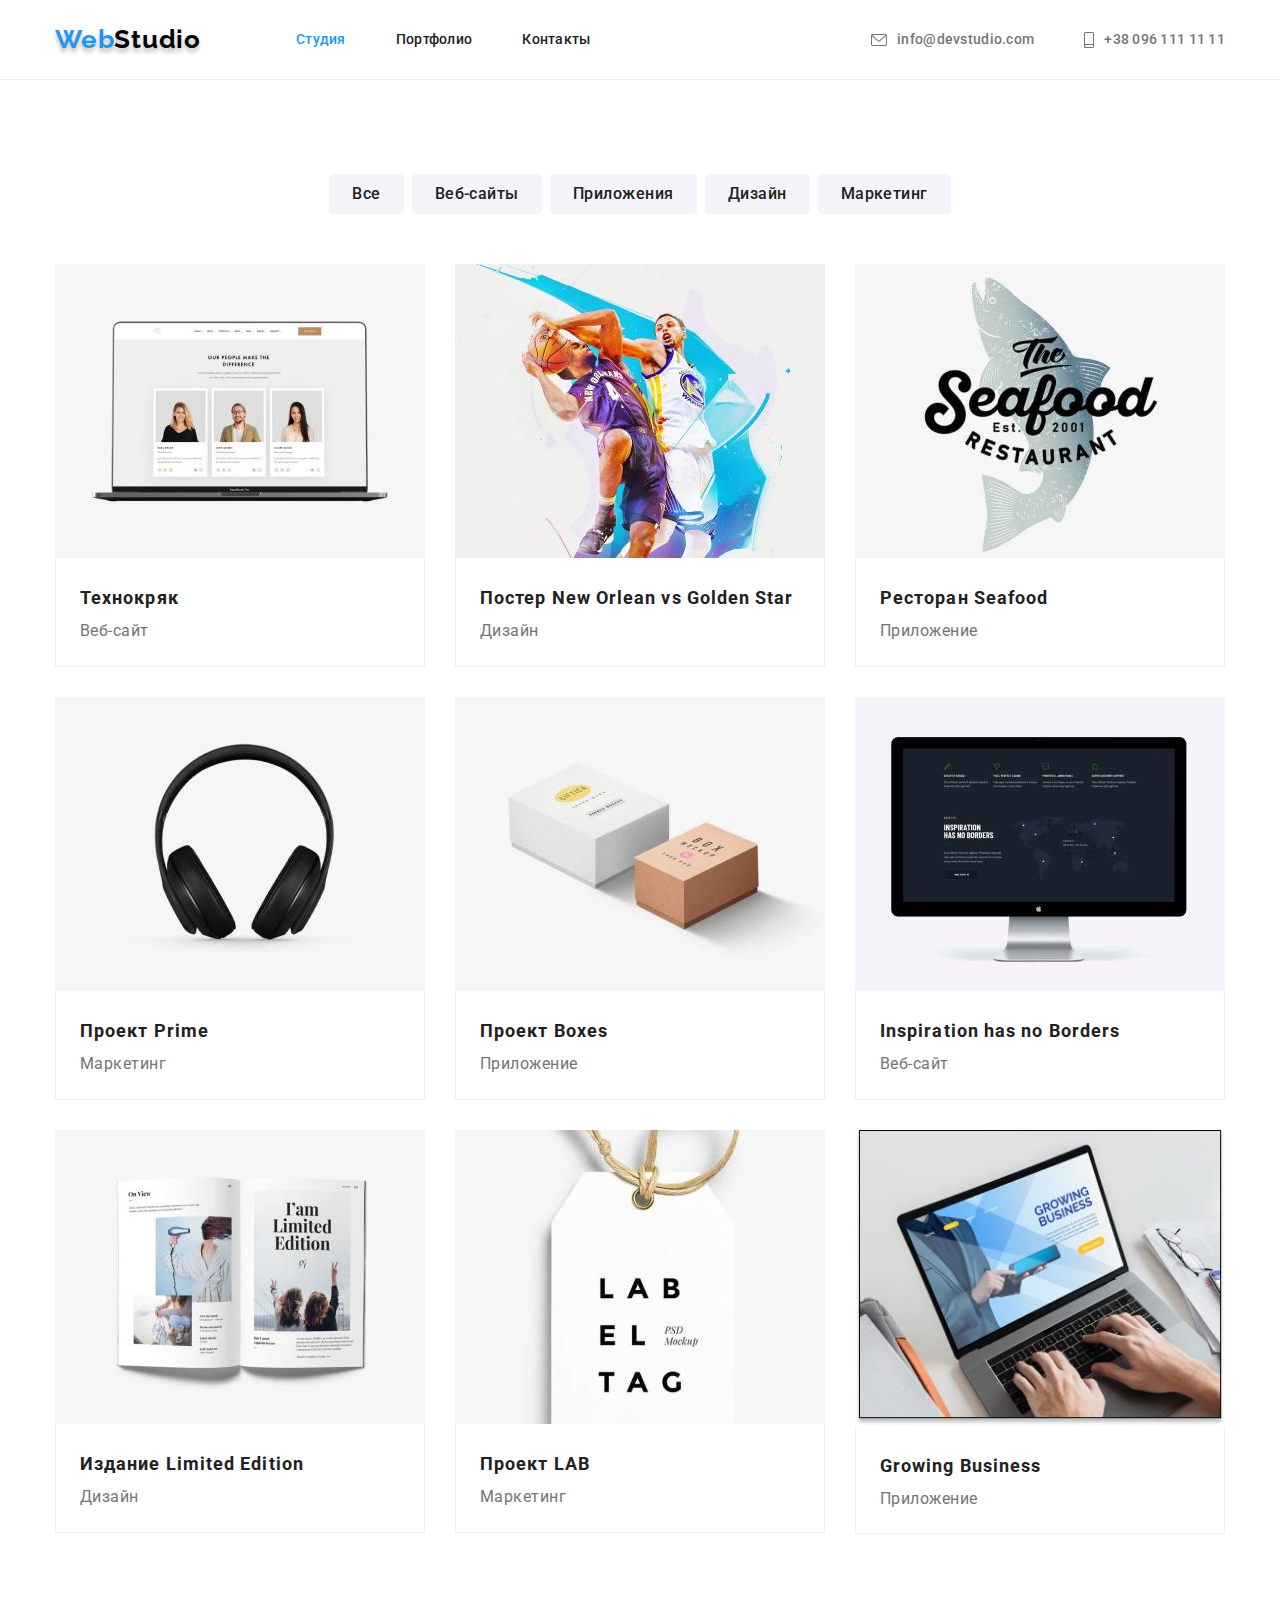
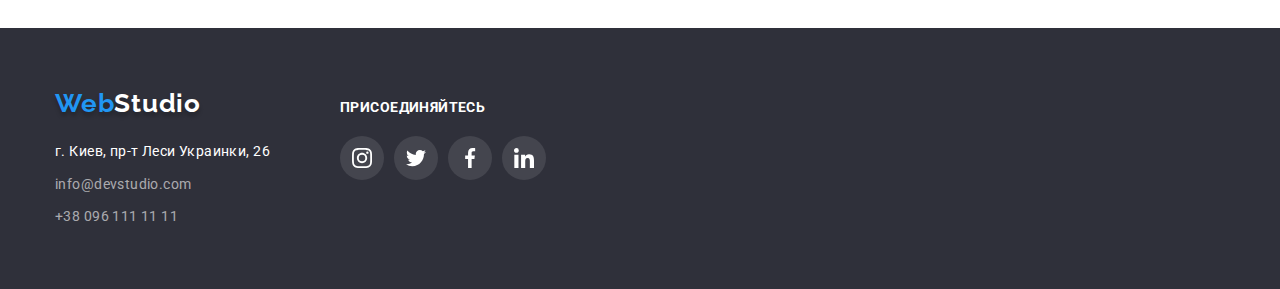
==== portfolio.html @ 1abc329c "добавляет стартовые файлы" ====
<!DOCTYPE html>
<html lang="ru">
  <head>
    <meta charset="UTF-8" />
    <meta http-equiv="X-UA-Compatible" content="IE=edge" />
    <meta name="viewport" content="width=device-width, initial-scale=1.0" />
    <title>Портфолио</title>
    <link
      rel="stylesheet"
      href="https://cdnjs.cloudflare.com/ajax/libs/modern-normalize/1.1.0/modern-normalize.min.css"
    />
    <link rel="preconnect" href="https://fonts.googleapis.com" />
    <link rel="preconnect" href="https://fonts.gstatic.com" crossorigin />
    <link
      href="https://fonts.googleapis.com/css2?family=Raleway:wght@700&family=Roboto:wght@400;500;700;900&display=swap"
      rel="stylesheet"
    />
    <link rel="stylesheet" href="./css/styles.css" />
  </head>
  <body>
    <!--Шапка сайта-->
    <header class="header">
      <div class="container header-container">
        <nav class="nav">
          <a class="header-logo link" href="./index.html">
            Web<span class="dark-logo">Studio</span>
          </a>
          <ul class="nav-list">
            <li class="nav-item list">
              <a class="nav-link link current" href="./index.html"> Студия</a>
            </li>
            <li class="nav-item list">
              <a class="nav-link link" href="./portfolio.html"> Портфолио</a>
            </li>
            <li class="nav-item list">
              <a class="nav-link link" href=""> Контакты</a>
            </li>
          </ul>
        </nav>
        <ul class="haeder-contacts-list">
          <li class="contact-item list">
            <a class="header-contacts link" href="mailto:info@devstudio.com">
              <svg class="contact-icon-envelope">
                <use href="./images/icons.svg#icon-envelope"></use>
              </svg>
              info@devstudio.com</a>
          </li>
          <li class="contact-item list">
            <a class="header-contacts link" href="tel:+380961111111">
              <svg class="contact-icon-smartphone">
                <use href="./images/icons.svg#icon-smartphone"></use>
              </svg>
              +38 096 111 11 11</a>
          </li>
        </ul>
      </div>
    </header>
    <!--Портфолио-->
    <main>
      <section class="portfolio">
        <div class="container">
          <h1 class="visually-hidden">Портфолио</h1>
          <ul class="btn-filter-list">
            <li class="list btn-filter-item">
              <button type="button" class="btn-filter active">Все</button>
            </li>
            <li class="list btn-filter-item">
              <button type="button" class="btn-filter">Веб-сайты</button>
            </li>
            <li class="list btn-filter-item">
              <button type="button" class="btn-filter">Приложения</button>
            </li>
            <li class="list btn-filter-item">
              <button type="button" class="btn-filter">Дизайн</button>
            </li>
            <li class="list btn-filter-item">
              <button type="button" class="btn-filter">Маркетинг</button>
            </li>
          </ul>
          <ul class="project-list">
            <li class="list project-list-item">
              <a class="link project-link" href="">
                <img
                  src="./images/poject-technocrack.jpg"
                  alt="Изображение ноутбука с веб-сайта Технокряк"
                  width="370"
                />
                <div class="project">
                  <h2 class="project-title">Технокряк</h2>
                  <p class="project-item">Веб-сайт</p>
                </div>
              </a>
            </li>
            <li class="list project-list-item">
              <a class="link project-link" href="">
                <img
                  src="./images/project-new-orlean-vs-golden-star.jpg"
                  alt="Баскетболисты борятся за мяч"
                  width="370"
                />
                <div class="project">
                  <h2 class="project-title">
                    Постер <span lang="en"> New Orlean vs Golden Star</span>
                  </h2>
                  <p class="project-item">Дизайн</p>
                </div>
              </a>
            </li>
            <li class="list project-list-item">
              <a class="link project-link" href="">
                <img
                  src="./images/project-restorant-seafood.jpg"
                  alt="Логотип ресторана Seafood"
                  width="370"
                />
                <div class="project">
                  <h2 class="project-title">
                    Ресторан <span lang="en"> Seafood</span>
                  </h2>
                  <p class="project-item">Приложение</p>
                </div>
              </a>
            </li>
            <li class="list project-list-item">
              <a class="link project-link" href="">
                <img
                  src="./images/project-prime.jpg"
                  alt="Фото наушников"
                  width="370"
                />
                <div class="project">
                  <h2 class="project-title">
                    Проект <span lang="en"> Prime</span>
                  </h2>
                  <p class="project-item">Маркетинг</p>
                </div>
              </a>
            </li>
            <li class="list project-list-item">
              <a class="link project-link" href="">
                <img
                  src="./images/project-boxes.jpg"
                  alt="Белая и коричневая коробки"
                  width="370"
                />
                <div class="project">
                  <h2 class="project-title">
                    Проект <span lang="en"> Boxes</span>
                  </h2>
                  <p class="project-item">Приложение</p>
                </div>
              </a>
            </li>
            <li class="list project-list-item">
              <a class="link project-link" href="">
                <img
                  src="./images/project-inspiration-has-no-borders.jpg"
                  alt="Изображение монитора с сайтом"
                  width="370"
                />
                <div class="project">
                  <h2 class="project-title" lang="en">
                    Inspiration has no Borders
                  </h2>
                  <p class="project-item">Веб-сайт</p>
                </div>
              </a>
            </li>
            <li class="list project-list-item">
              <a class="link project-link" href="">
                <img
                  src="./images/progect-limited-edition.jpg"
                  alt="Изображение журнала"
                  width="370"
                />
                <div class="project">
                  <h2 class="project-title">
                    Издание <span lang="en"> Limited Edition</span>
                  </h2>
                  <p class="project-item">Дизайн</p>
                </div>
              </a>
            </li>
            <li class="list project-list-item">
              <a class="link project-link" href="">
                <img
                  src="./images/progect-lab.jpg"
                  alt="Изображение ярлыка"
                  width="370"
                />
                <div class="project">
                  <h2 class="project-title">
                    Проект <span lang="en"> LAB</span>
                  </h2>
                  <p class="project-item">Маркетинг</p>
                </div>
              </a>
            </li>
            <li class="list project-list-item">
              <a class="link project-link" href="">
                <img
                  src="./images/progect-growing-business.jpg"
                  alt="Изображение с сайтом на экране"
                  width="370"
                />
                <div class="project">
                  <h2 class="project-title" lang="en">Growing Business</h2>
                  <p class="project-item">Приложение</p>
                </div>
              </a>
            </li>
          </ul>
        </div>
      </section>
    </main>

    <!--Футер-->
      <footer class="footer">
        <div class="container footer-container">
          <div class="footer-left">
            <a class="footer-logo link" href="./index.html">
              Web<span class="light-logo">Studio</span>
            </a>
            <address class="address">г. Киев, пр-т Леси Украинки, 26</address>
            <ul>
              <li class="list footer-contacts-item">
                <a class="footer-contacts link" href="mailto:info@devstudio.com">
                  info@devstudio.com</a>
              </li>
              <li class="list footer-contacts-item">
                <a class="footer-contacts link" href="tel:+380961111111">
                  +38 096 111 11 11</a>
              </li>
            </ul>
          </div>
          <div class="footer-right">
            <h3 class="footer-title"> присоединяйтесь</h3>
            <ul class="social-list">
              <li class="list social-item">
                <a class="link footer-social-link" href="">
                  <svg class="footer-social-icon">
                    <use href="./images/icons.svg#icon-instagram"></use>
                  </svg>
                </a>
              </li>
              <li class="list social-item">
                <a class="link footer-social-link" href="">
                  <svg class="footer-social-icon">
                    <use href="./images/icons.svg#icon-twitter"></use>
                  </svg>
                </a>
              </li>
              <li class="list social-item">
                <a class="link footer-social-link" href="">
                  <svg class="footer-social-icon">
                    <use href="./images/icons.svg#icon-facebook"></use>
                  </svg>
                </a>
              </li>
              <li class="list social-item">
                <a class="link footer-social-link" href="">
                  <svg class="footer-social-icon">
                    <use href="./images/icons.svg#icon-linkedin"></use>
                  </svg>
                </a>
              </li>
          </div>
        </div>
      </footer>
  </body>
</html>
---- css/styles.css ----
:root {
  --accent-color: #2196f3;
  --primary-text-color: #757575;
  --title-text-color: #212121;
  --second-text-color: #ffffff;
  --dark-logo-text: #000000;
  --light-logo-text: #ffffff;
}

p,
h1,
h2,
h3,
h4,
h5,
h6 {
  margin: 0;
}

ul {
  margin: 0;
  padding: 0;
}

button {
  cursor: pointer;
}

img {
  display: block;
}

body {
  font-family: "Roboto", sans-serif;
  color: var(--primary-text-color);
}

.container {
  width: 1200px;
  padding-left: 15px;
  padding-right: 15px;
  margin: 0 auto;
}

.link {
  text-decoration: none;
}
.list {
  list-style: none;
}

.visually-hidden {
  position: absolute;
  white-space: nowrap;
  width: 1px;
  height: 1px;
  overflow: hidden;
  border: 0;
  padding: 0;
  clip: rect(0 0 0 0);
  clip-path: inset(50%);
  margin: -1px;
}

/* -----Шапка------ */

.header {
  border-bottom: 1px solid #ececec;
  padding-bottom: 24px;
  padding-top: 24px;
}

.header-container {
  display: flex;
  align-items: center;
}

.header-logo,
.footer-logo {
  color: var(--accent-color);
  font-family: "Raleway", sans-serif;
  font-weight: 700;
  font-size: 26px;
  line-height: 1.2;
  letter-spacing: 0.03em;
  text-shadow: 0px 4px 4px rgba(0, 0, 0, 0.25);
}

.header-logo {
  margin-right: 95px;
}

.dark-logo {
  color: var(--dark-logo-text);
}

.light-logo {
  color: var(--light-logo-text);
}

.nav {
  display: flex;
  align-items: center;
}

.nav-list {
  display: flex;
}

.nav-item:not(:last-child) {
  margin-right: 50px;
}

.nav-link {
  color: var(--title-text-color);
  font-weight: 500;
  font-size: 14px;
  line-height: 1.14;
  letter-spacing: 0.02em;
}

.nav-link:hover,
.nav-link:focus {
  color: var(--accent-color);
}

.current {
  color: var(--accent-color);
}

.haeder-contacts-list {
  display: flex;
  margin-left: auto;
}

.header-contacts {
  font-weight: 500;
  font-size: 14px;
  line-height: 1.14;
  letter-spacing: 0.02em;
  color: var(--primary-text-color);
  display: flex;
  align-items: center;
}

.header-contacts:hover,
.header-contacts:focus {
  color: var(--accent-color);
}

.contact-item:not(:first-child) {
  margin-left: 50px;
}
.contact-icon-envelope {
  width: 16px;
  height: 12px;
  margin-right: 10px;
  fill: var(--primary-text-color);
}

.contact-icon-smartphone {
  width: 10px;
  height: 16px;
  margin-right: 10px;
  fill: var(--primary-text-color);
}

.header-contacts:hover .contact-icon-envelope,
.header-contacts:focus .contact-icon-envelope {
  fill: var(--accent-color);
}

.header-contacts:hover .contact-icon-smartphone,
.header-contacts:focus .contact-icon-smartphone {
  fill: var(--accent-color);
}

/* -----Герой---- */
.hero {
  background-color: #2f303a;
  padding-top: 200px;
  padding-bottom: 200px;
  background-image: linear-gradient(
      rgba(47, 48, 58, 0.4),
      rgba(47, 48, 58, 0.4)
    ),
    url(../images/hero-bg.jpg);
  max-width: 1600px;
  margin: auto;
  height: 600px;
}

.hero-title {
  font-weight: 900;
  font-size: 44px;
  line-height: 1.36;
  text-align: center;
  letter-spacing: 0.06em;
  text-transform: uppercase;
  color: var(--second-text-color);
  margin-bottom: 30px;
}

.order-btn {
  font-family: "Roboto", sans-serif;
  font-weight: 700;
  font-size: 16px;
  line-height: 1.87;
  display: flex;
  align-items: center;
  text-align: center;
  letter-spacing: 0.06em;
  color: var(--second-text-color);
  background-color: var(--accent-color);
  box-shadow: 0px 4px 4px rgba(0, 0, 0, 0.15);
  border-radius: 4px;
  cursor: pointer;
  /* height: 50px;
  min-width: 200px; */
  padding: 10px 32px;
  margin: 0 auto;
}

.order-btn:hover {
  background-color: #188ce8;
  box-shadow: 0px 4px 4px rgba(0, 0, 0, 0.15);
  border-radius: 4px;
}

/* -----Особенности----- */
.reasons {
  padding: 94px 0;
}

.reasons-list {
  display: flex;
}

.reasons-list .list {
  width: 270px;
}

.reasons-list .list:not(:last-child) {
  margin-right: 30px;
}

.reasons-icons-container {
 height: 120px;
 display: flex;
 justify-content: center;
 align-items: center;
  background-color: #f5f4fa;
  border-radius: 4px;
  margin-bottom: 30px;
}

.reasons-icon {
  width: 70px;
  height: 70px;
}

.reasons-title {
  font-weight: 700;
  font-size: 14px;
  line-height: 1.14;
  letter-spacing: 0.03em;
  text-transform: uppercase;
  color: var(--title-text-color);
  margin-bottom: 10px;
}

.reasons-text {
  font-size: 14px;
  line-height: 1.71;
  letter-spacing: 0.03em;
}

/* -----Чем занимается компания----- */
.about-title {
  font-weight: 700;
  font-size: 36px;
  line-height: 1.17;
  text-align: center;
  letter-spacing: 0.03em;
  color: var(--title-text-color);
  margin-bottom: 50px;
}

.about-img {
  display: flex;
}

.about-img .list:not(:last-child) {
  margin-right: 30px;
}

.about {
  padding-bottom: 94px;
}
/*-----Наша команда-----*/
.team {
  padding-top: 94px;
  padding-bottom: 94px;
  background-color: #f5f4fa;
}

.team-title {
  font-weight: 700;
  font-size: 36px;
  line-height: 1.17;
  text-align: center;
  letter-spacing: 0.03em;
  color: var(--title-text-color);
  margin-bottom: 50px;
}

.team-list {
  display: flex;
  flex-wrap: wrap;
  margin-right: -30px;
}

.team-card {
  flex-basis: calc(100% / 4 - 30px);
  background-color: #fff;
  box-shadow: 0px 1px 3px rgba(0, 0, 0, 0.12), 0px 1px 1px rgba(0, 0, 0, 0.14),
    0px 2px 1px rgba(0, 0, 0, 0.2);
  border-radius: 0px 0px 4px 4px;
}

.team-card:not(:last-child) {
  margin-right: 30px;
}

.description {
  padding-top: 30px;
  padding-bottom: 30px;
}

.team-person {
  font-weight: 500;
  font-size: 16px;
  line-height: 1.2;
  letter-spacing: 0.03em;
  color: var(--title-text-color);
  text-align: center;
  margin-bottom: 10px;
}

.team-position {
  font-size: 16px;
  line-height: 1.2;
  letter-spacing: 0.03em;
  text-align: center;
  margin-bottom: 16px;
}
/* иконки */
.social-list {
  display: flex;
  justify-content: center;
}

.social-item {
  width: 44px;
  height: 44px;
  margin-right: 10px;
}

.social-item:last-child {
  margin-right: 0;
}

.social-link {
  display: flex;
  width: 100%;
  height: 100%;
  justify-content: center;
  align-items: center;
  background-color: #ffffff;
  border-radius: 50%;
}

.social-icon {
  width: 20px;
  height: 20px;
  fill: #afb1b8;
}

.social-link:hover,
.social-link:focus {
  background-color: var(--accent-color);
}

.social-link:hover .social-icon,
.social-link:focus .social-icon {
  fill: #ffffff;
}

/* ----Клиенты------ */
.clients {
  padding-top: 94px;
  padding-bottom: 94px;
}

.clients-title {
  font-style: normal;
  font-size: 36px;
  line-height: 1.17;
  text-align: center;
  letter-spacing: 0.03em;
  color: var(--title-text-color);
  margin-bottom: 50px;
}

.clients-list {
  display: flex;
  justify-content: space-between;
}

.client-item {
  width: 170px;
  height: 92px;
  margin-right: 30px;
}

.client-item:last-child {
  margin-right: 0;
}

.client-link {
  display: flex;
  width: 100%;
  height: 100%;
  justify-content: center;
  align-items: center;
  border: 1px solid #afb1b8;
  border-radius: 4px;
}
.client-icon {
  width: 106px;
  height: 60px;
  fill: #afb1b8;
}

.client-link:hover,
.client-link:focus {
  border-color: var(--accent-color);
}

.client-link:hover .client-icon,
.client-link:focus .client-icon {
  fill: var(--accent-color);
}
/* -----Футер----- */
.footer {
  background-color: #2f303a;
  padding-top: 60px;
  padding-bottom: 60px;
}

.footer-container {
  display: flex;
  align-items: baseline;
}

.footer-left {
  margin-right: 70px;
}
.footer-logo {
  display: block;
  margin-bottom: 20px;
}

.address {
  font-style: normal;
  font-size: 14px;
  line-height: 1.71;
  letter-spacing: 0.03em;
  color: var(--second-text-color);
  margin-bottom: 9px;
}

.footer-contacts-item:not(:last-child) {
  margin-bottom: 9px;
}

.footer-contacts {
  font-size: 14px;
  line-height: 1.71;
  letter-spacing: 0.03em;
  color: rgba(255, 255, 255, 0.6);
  display: block;
}

.footer-contacts:hover,
.footer-contacts:focus {
  color: var(--accent-color);
}

.footer-title {
  margin-bottom: 20px;
  font-style: normal;
  font-weight: 700;
  font-size: 14px;
  line-height: 1.14;
  letter-spacing: 0.03em;
  text-transform: uppercase;
  color: #ffffff;
}

.footer-social-link {
  display: flex;
  width: 100%;
  height: 100%;
  justify-content: center;
  align-items: center;
  background-color: rgba(255, 255, 255, 0.1);
  border-radius: 50%;
}

.footer-social-icon {
  width: 20px;
  height: 20px;
  fill: #ffffff;
}

.footer-social-link:hover,
.footer-social-link:focus {
  background-color: var(--accent-color);
}
/* -----Портфолио----- */
.portfolio {
  padding-top: 94px;
  padding-bottom: 94px;
}

.btn-filter-list {
  display: flex;
  margin-bottom: 50px;
  justify-content: center;
}

.btn-filter-item:not(:last-child) {
  margin-right: 8px;
}

.btn-filter {
  font-weight: 500;
  font-size: 16px;
  line-height: 1.62;
  text-align: center;
  letter-spacing: 0.03em;
  color: var(--title-text-color);
  cursor: pointer;
  padding: 6px 22px;
  background-color: #f5f4fa;
  border: 1px solid #f5f4fa;
  border-radius: 4px;
}

.btn-filter:hover,
.btn-filter:focus {
  color: var(--second-text-color);
  background-color: var(--accent-color);
  box-shadow: 0px 3px 1px rgba(0, 0, 0, 0.1), 0px 1px 2px rgba(0, 0, 0, 0.08),
    0px 2px 2px rgba(0, 0, 0, 0.12);
}

.active:active {
  color: var(--second-text-color);
  background-color: var(--accent-color);
}

.project {
  padding: 22px 24px 20px;
  border: 1px solid #eeeeee;
  border-top: none;
}
.project-list {
  display: flex;
  flex-wrap: wrap;
  margin-left: -30px;
  margin-top: -30px;
}

.project-list-item {
  flex-basis: calc(100% / 3 - 30px);
  margin-top: 30px;
  margin-left: 30px;
  background: #ffffff;
}

.project-title {
  font-weight: 700;
  font-size: 18px;
  line-height: 2;
  letter-spacing: 0.06em;
  color: var(--title-text-color);
}

.project-item {
  font-size: 16px;
  line-height: 1.87;
  letter-spacing: 0.03em;
  color: var(--primary-text-color);
}

.project-link {
display: block;
}

.project-link:hover,
.project-link:focus {
  box-shadow: 0px 1px 1px rgba(0, 0, 0, 0.12), 0px 4px 4px rgba(0, 0, 0, 0.06),
    1px 4px 6px rgba(0, 0, 0, 0.16);
}
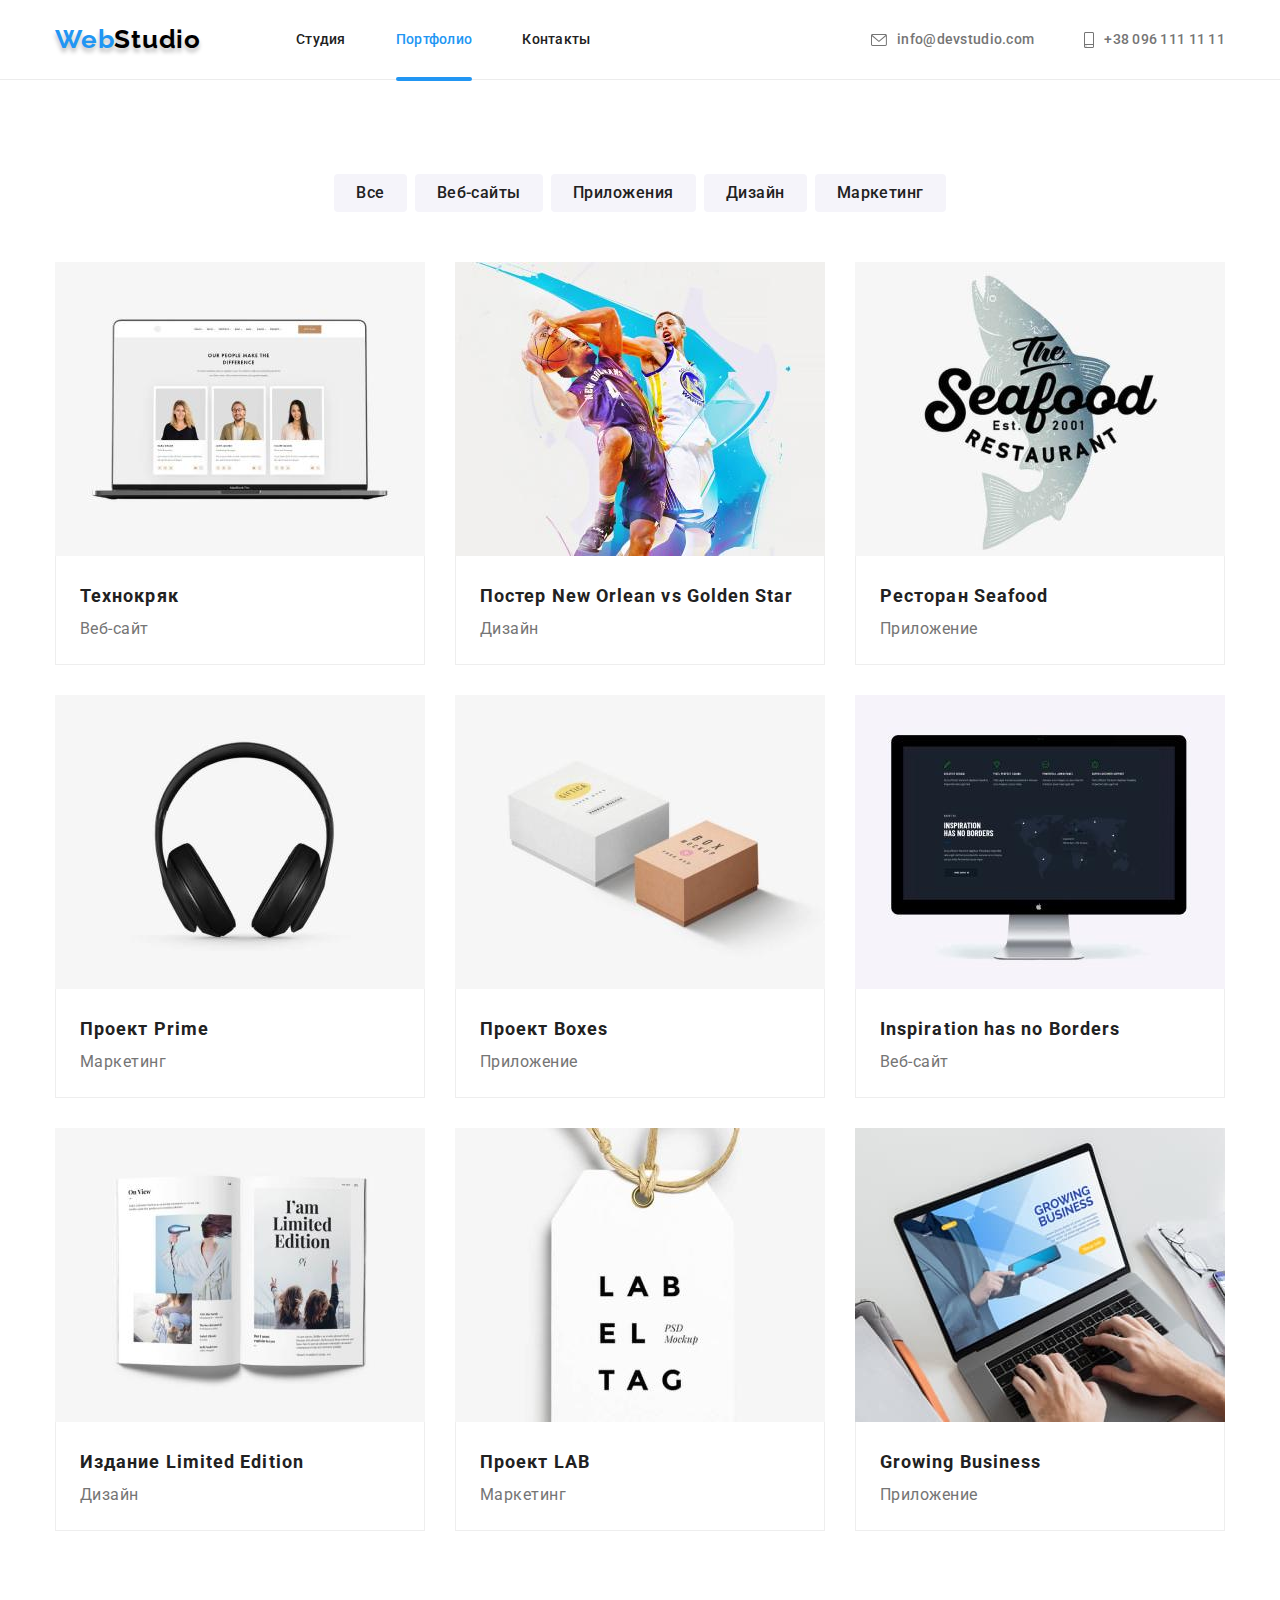
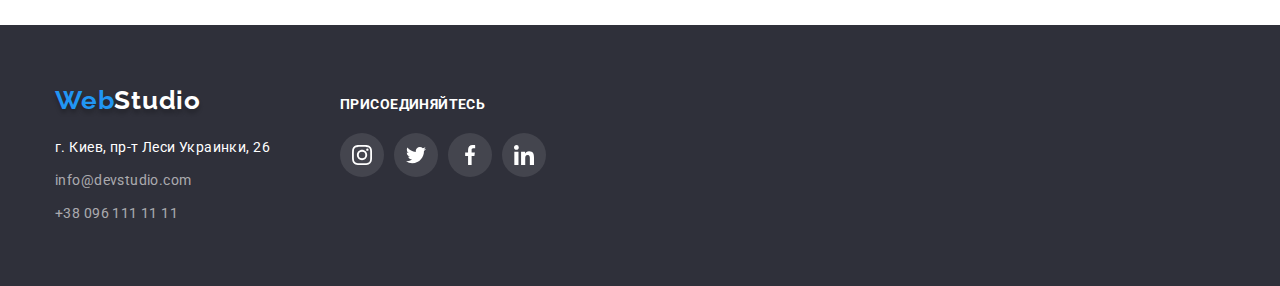
==== commit 83255a82: "добавляет файлы по заданию #5" ====
--- a/portfolio.html
+++ b/portfolio.html
@@ -17,6 +17,7 @@
     />
     <link rel="stylesheet" href="./css/styles.css" />
   </head>
+
   <body>
     <!--Шапка сайта-->
     <header class="header">
@@ -27,10 +28,12 @@
           </a>
           <ul class="nav-list">
             <li class="nav-item list">
-              <a class="nav-link link current" href="./index.html"> Студия</a>
+              <a class="nav-link link" href="./index.html"> Студия</a>
             </li>
             <li class="nav-item list">
-              <a class="nav-link link" href="./portfolio.html"> Портфолио</a>
+              <a class="nav-link link current" href="./portfolio.html">
+                Портфолио</a
+              >
             </li>
             <li class="nav-item list">
               <a class="nav-link link" href=""> Контакты</a>
@@ -43,14 +46,16 @@
               <svg class="contact-icon-envelope">
                 <use href="./images/icons.svg#icon-envelope"></use>
               </svg>
-              info@devstudio.com</a>
+              info@devstudio.com</a
+            >
           </li>
           <li class="contact-item list">
             <a class="header-contacts link" href="tel:+380961111111">
               <svg class="contact-icon-smartphone">
                 <use href="./images/icons.svg#icon-smartphone"></use>
               </svg>
-              +38 096 111 11 11</a>
+              +38 096 111 11 11</a
+            >
           </li>
         </ul>
       </div>
@@ -80,11 +85,18 @@
           <ul class="project-list">
             <li class="list project-list-item">
               <a class="link project-link" href="">
-                <img
-                  src="./images/poject-technocrack.jpg"
-                  alt="Изображение ноутбука с веб-сайта Технокряк"
-                  width="370"
-                />
+                <div class="project-image">
+                  <img
+                    src="./images/poject-technocrack.jpg"
+                    alt="Изображение ноутбука с веб-сайта Технокряк"
+                    width="370"
+                  />
+                  <p class="project-overlay">
+                    Технокряк это современная площадка распространения
+                    коронавируса. Компании используют эту платформу для
+                    цифрового шпионажа и атак на защищённые сервера конкурентов.
+                  </p>
+                </div>
                 <div class="project">
                   <h2 class="project-title">Технокряк</h2>
                   <p class="project-item">Веб-сайт</p>
@@ -93,11 +105,18 @@
             </li>
             <li class="list project-list-item">
               <a class="link project-link" href="">
-                <img
-                  src="./images/project-new-orlean-vs-golden-star.jpg"
-                  alt="Баскетболисты борятся за мяч"
-                  width="370"
-                />
+                <div class="project-image">
+                  <img
+                    src="./images/project-new-orlean-vs-golden-star.jpg"
+                    alt="Баскетболисты борятся за мяч"
+                    width="370"
+                  />
+                  <p class="project-overlay">
+                    Технокряк это современная площадка распространения
+                    коронавируса. Компании используют эту платформу для
+                    цифрового шпионажа и атак на защищённые сервера конкурентов.
+                  </p>
+                </div>
                 <div class="project">
                   <h2 class="project-title">
                     Постер <span lang="en"> New Orlean vs Golden Star</span>
@@ -108,11 +127,18 @@
             </li>
             <li class="list project-list-item">
               <a class="link project-link" href="">
-                <img
-                  src="./images/project-restorant-seafood.jpg"
-                  alt="Логотип ресторана Seafood"
-                  width="370"
-                />
+                <div class="project-image">
+                  <img
+                    src="./images/project-restorant-seafood.jpg"
+                    alt="Логотип ресторана Seafood"
+                    width="370"
+                  />
+                  <p class="project-overlay">
+                    Технокряк это современная площадка распространения
+                    коронавируса. Компании используют эту платформу для
+                    цифрового шпионажа и атак на защищённые сервера конкурентов.
+                  </p>
+                </div>
                 <div class="project">
                   <h2 class="project-title">
                     Ресторан <span lang="en"> Seafood</span>
@@ -123,11 +149,18 @@
             </li>
             <li class="list project-list-item">
               <a class="link project-link" href="">
-                <img
-                  src="./images/project-prime.jpg"
-                  alt="Фото наушников"
-                  width="370"
-                />
+                <div class="project-image">
+                  <img
+                    src="./images/project-prime.jpg"
+                    alt="Фото наушников"
+                    width="370"
+                  />
+                  <p class="project-overlay">
+                    Технокряк это современная площадка распространения
+                    коронавируса. Компании используют эту платформу для
+                    цифрового шпионажа и атак на защищённые сервера конкурентов.
+                  </p>
+                </div>
                 <div class="project">
                   <h2 class="project-title">
                     Проект <span lang="en"> Prime</span>
@@ -138,11 +171,18 @@
             </li>
             <li class="list project-list-item">
               <a class="link project-link" href="">
-                <img
-                  src="./images/project-boxes.jpg"
-                  alt="Белая и коричневая коробки"
-                  width="370"
-                />
+                <div class="project-image">
+                  <img
+                    src="./images/project-boxes.jpg"
+                    alt="Белая и коричневая коробки"
+                    width="370"
+                  />
+                  <p class="project-overlay">
+                    Технокряк это современная площадка распространения
+                    коронавируса. Компании используют эту платформу для
+                    цифрового шпионажа и атак на защищённые сервера конкурентов.
+                  </p>
+                </div>
                 <div class="project">
                   <h2 class="project-title">
                     Проект <span lang="en"> Boxes</span>
@@ -153,11 +193,18 @@
             </li>
             <li class="list project-list-item">
               <a class="link project-link" href="">
-                <img
-                  src="./images/project-inspiration-has-no-borders.jpg"
-                  alt="Изображение монитора с сайтом"
-                  width="370"
-                />
+                <div class="project-image">
+                  <img
+                    src="./images/project-inspiration-has-no-borders.jpg"
+                    alt="Изображение монитора с сайтом"
+                    width="370"
+                  />
+                  <p class="project-overlay">
+                    Технокряк это современная площадка распространения
+                    коронавируса. Компании используют эту платформу для
+                    цифрового шпионажа и атак на защищённые сервера конкурентов.
+                  </p>
+                </div>
                 <div class="project">
                   <h2 class="project-title" lang="en">
                     Inspiration has no Borders
@@ -168,11 +215,18 @@
             </li>
             <li class="list project-list-item">
               <a class="link project-link" href="">
-                <img
-                  src="./images/progect-limited-edition.jpg"
-                  alt="Изображение журнала"
-                  width="370"
-                />
+                <div class="project-image">
+                  <img
+                    src="./images/progect-limited-edition.jpg"
+                    alt="Изображение журнала"
+                    width="370"
+                  />
+                  <p class="project-overlay">
+                    Технокряк это современная площадка распространения
+                    коронавируса. Компании используют эту платформу для
+                    цифрового шпионажа и атак на защищённые сервера конкурентов.
+                  </p>
+                </div>
                 <div class="project">
                   <h2 class="project-title">
                     Издание <span lang="en"> Limited Edition</span>
@@ -183,11 +237,18 @@
             </li>
             <li class="list project-list-item">
               <a class="link project-link" href="">
-                <img
-                  src="./images/progect-lab.jpg"
-                  alt="Изображение ярлыка"
-                  width="370"
-                />
+                <div class="project-image">
+                  <img
+                    src="./images/progect-lab.jpg"
+                    alt="Изображение ярлыка"
+                    width="370"
+                  />
+                  <p class="project-overlay">
+                    Технокряк это современная площадка распространения
+                    коронавируса. Компании используют эту платформу для
+                    цифрового шпионажа и атак на защищённые сервера конкурентов.
+                  </p>
+                </div>
                 <div class="project">
                   <h2 class="project-title">
                     Проект <span lang="en"> LAB</span>
@@ -198,11 +259,18 @@
             </li>
             <li class="list project-list-item">
               <a class="link project-link" href="">
-                <img
-                  src="./images/progect-growing-business.jpg"
-                  alt="Изображение с сайтом на экране"
-                  width="370"
-                />
+                <div class="project-image">
+                  <img
+                    src="./images/project-growing-business.jpg"
+                    alt="Изображение с сайтом на экране"
+                    width="370"
+                  />
+                  <p class="project-overlay">
+                    Технокряк это современная площадка распространения
+                    коронавируса. Компании используют эту платформу для
+                    цифрового шпионажа и атак на защищённые сервера конкурентов.
+                  </p>
+                </div>
                 <div class="project">
                   <h2 class="project-title" lang="en">Growing Business</h2>
                   <p class="project-item">Приложение</p>
@@ -215,57 +283,60 @@
     </main>
 
     <!--Футер-->
-      <footer class="footer">
-        <div class="container footer-container">
-          <div class="footer-left">
-            <a class="footer-logo link" href="./index.html">
-              Web<span class="light-logo">Studio</span>
-            </a>
-            <address class="address">г. Киев, пр-т Леси Украинки, 26</address>
-            <ul>
-              <li class="list footer-contacts-item">
-                <a class="footer-contacts link" href="mailto:info@devstudio.com">
-                  info@devstudio.com</a>
-              </li>
-              <li class="list footer-contacts-item">
-                <a class="footer-contacts link" href="tel:+380961111111">
-                  +38 096 111 11 11</a>
-              </li>
-            </ul>
-          </div>
-          <div class="footer-right">
-            <h3 class="footer-title"> присоединяйтесь</h3>
-            <ul class="social-list">
-              <li class="list social-item">
-                <a class="link footer-social-link" href="">
-                  <svg class="footer-social-icon">
-                    <use href="./images/icons.svg#icon-instagram"></use>
-                  </svg>
-                </a>
-              </li>
-              <li class="list social-item">
-                <a class="link footer-social-link" href="">
-                  <svg class="footer-social-icon">
-                    <use href="./images/icons.svg#icon-twitter"></use>
-                  </svg>
-                </a>
-              </li>
-              <li class="list social-item">
-                <a class="link footer-social-link" href="">
-                  <svg class="footer-social-icon">
-                    <use href="./images/icons.svg#icon-facebook"></use>
-                  </svg>
-                </a>
-              </li>
-              <li class="list social-item">
-                <a class="link footer-social-link" href="">
-                  <svg class="footer-social-icon">
-                    <use href="./images/icons.svg#icon-linkedin"></use>
-                  </svg>
-                </a>
-              </li>
-          </div>
+    <footer class="footer">
+      <div class="container footer-container">
+        <div class="footer-left">
+          <a class="footer-logo link" href="./index.html">
+            Web<span class="light-logo">Studio</span>
+          </a>
+          <address class="address">г. Киев, пр-т Леси Украинки, 26</address>
+          <ul>
+            <li class="list footer-contacts-item">
+              <a class="footer-contacts link" href="mailto:info@devstudio.com">
+                info@devstudio.com</a
+              >
+            </li>
+            <li class="list footer-contacts-item">
+              <a class="footer-contacts link" href="tel:+380961111111">
+                +38 096 111 11 11</a
+              >
+            </li>
+          </ul>
         </div>
-      </footer>
+        <div class="footer-right">
+          <h3 class="footer-title">присоединяйтесь</h3>
+          <ul class="social-list">
+            <li class="list social-item">
+              <a class="link footer-social-link" href="">
+                <svg class="footer-social-icon">
+                  <use href="./images/icons.svg#icon-instagram"></use>
+                </svg>
+              </a>
+            </li>
+            <li class="list social-item">
+              <a class="link footer-social-link" href="">
+                <svg class="footer-social-icon">
+                  <use href="./images/icons.svg#icon-twitter"></use>
+                </svg>
+              </a>
+            </li>
+            <li class="list social-item">
+              <a class="link footer-social-link" href="">
+                <svg class="footer-social-icon">
+                  <use href="./images/icons.svg#icon-facebook"></use>
+                </svg>
+              </a>
+            </li>
+            <li class="list social-item">
+              <a class="link footer-social-link" href="">
+                <svg class="footer-social-icon">
+                  <use href="./images/icons.svg#icon-linkedin"></use>
+                </svg>
+              </a>
+            </li>
+          </ul>
+        </div>
+      </div>
+    </footer>
   </body>
 </html>
--- a/css/styles.css
+++ b/css/styles.css
@@ -5,6 +5,8 @@
   --second-text-color: #ffffff;
   --dark-logo-text: #000000;
   --light-logo-text: #ffffff;
+  --timing-function: cubic-bezier(0.4, 0, 0.2, 1);
+  --duration: 250ms;
 }
 
 p,
@@ -112,11 +114,14 @@
 }
 
 .nav-link {
+  position: relative;
+  display: block;
   color: var(--title-text-color);
   font-weight: 500;
   font-size: 14px;
   line-height: 1.14;
   letter-spacing: 0.02em;
+  transition: color var(--duration) var(--timing-function);
 }
 
 .nav-link:hover,
@@ -126,6 +131,17 @@
 
 .current {
   color: var(--accent-color);
+}
+
+.current::after {
+  position: absolute;
+  bottom: -33px;
+  content: "";
+  display: block;
+  width: 100%;
+  height: 4px;
+  background-color: var(--accent-color);
+  border-radius: 2px;
 }
 
 .haeder-contacts-list {
@@ -141,6 +157,7 @@
   color: var(--primary-text-color);
   display: flex;
   align-items: center;
+  transition: color var(--duration) var(--timing-function);
 }
 
 .header-contacts:hover,
@@ -156,6 +173,7 @@
   height: 12px;
   margin-right: 10px;
   fill: var(--primary-text-color);
+  transition: color var(--duration) var(--timing-function);
 }
 
 .contact-icon-smartphone {
@@ -163,6 +181,7 @@
   height: 16px;
   margin-right: 10px;
   fill: var(--primary-text-color);
+  transition: color var(--duration) var(--timing-function);
 }
 
 .header-contacts:hover .contact-icon-envelope,
@@ -213,18 +232,16 @@
   color: var(--second-text-color);
   background-color: var(--accent-color);
   box-shadow: 0px 4px 4px rgba(0, 0, 0, 0.15);
+  border: 0;
   border-radius: 4px;
   cursor: pointer;
-  /* height: 50px;
-  min-width: 200px; */
   padding: 10px 32px;
   margin: 0 auto;
+  transition: background-color var(--duration) var(--timing-function);
 }
 
 .order-btn:hover {
   background-color: #188ce8;
-  box-shadow: 0px 4px 4px rgba(0, 0, 0, 0.15);
-  border-radius: 4px;
 }
 
 /* -----Особенности----- */
@@ -245,10 +262,10 @@
 }
 
 .reasons-icons-container {
- height: 120px;
- display: flex;
- justify-content: center;
- align-items: center;
+  height: 120px;
+  display: flex;
+  justify-content: center;
+  align-items: center;
   background-color: #f5f4fa;
   border-radius: 4px;
   margin-bottom: 30px;
@@ -292,6 +309,27 @@
 
 .about-img .list:not(:last-child) {
   margin-right: 30px;
+}
+
+.about-item {
+  position: relative;
+}
+
+.about-text {
+  position: absolute;
+  left: 0;
+  bottom: 0;
+  display: block;
+  font-weight: 700;
+  font-size: 14px;
+  line-height: 1.14;
+  text-transform: uppercase;
+  padding-top: 27px;
+  padding-bottom: 27px;
+  width: 100%;
+  color: #ffffff;
+  background-color: rgba(47, 48, 58, 0.8);
+  text-align: center;
 }
 
 .about {
@@ -378,12 +416,14 @@
   align-items: center;
   background-color: #ffffff;
   border-radius: 50%;
+  transition: background-color var(--duration) var(--timing-function);
 }
 
 .social-icon {
   width: 20px;
   height: 20px;
   fill: #afb1b8;
+  transition: fill var(--duration) var(--timing-function);
 }
 
 .social-link:hover,
@@ -435,11 +475,13 @@
   align-items: center;
   border: 1px solid #afb1b8;
   border-radius: 4px;
+  transition: border-color var(--duration) var(--timing-function);
 }
 .client-icon {
   width: 106px;
   height: 60px;
   fill: #afb1b8;
+  transition: fill var(--duration) var(--timing-function);
 }
 
 .client-link:hover,
@@ -490,6 +532,7 @@
   letter-spacing: 0.03em;
   color: rgba(255, 255, 255, 0.6);
   display: block;
+  transition: color var(--duration) var(--timing-function);
 }
 
 .footer-contacts:hover,
@@ -516,6 +559,7 @@
   align-items: center;
   background-color: rgba(255, 255, 255, 0.1);
   border-radius: 50%;
+  transition: background-color var(--duration) var(--timing-function);
 }
 
 .footer-social-icon {
@@ -528,6 +572,57 @@
 .footer-social-link:focus {
   background-color: var(--accent-color);
 }
+
+.backdrop {
+  position: fixed;
+  top: 0;
+  width: 100vw;
+  height: 100vh;
+  background-color: rgba(0, 0, 0, 0.2);
+}
+
+.modal {
+  position: absolute;
+  width: 528px;
+  min-height: 581px;
+  background-color: #ffffff;
+  border-radius: 4px;
+  top: 50%;
+  left: 50%;
+  transform: translate(-50%, -50%) scale(1);
+  transition: transform 500ms;
+}
+
+.modal-btn {
+  position: absolute;
+  top: 8px;
+  right: 8px;
+  display: flex;
+  align-items: center;
+  justify-content: center;
+  width: 30px;
+  height: 30px;
+  border-radius: 50%;
+  border: 1px solid rgba(0, 0, 0, 0.1);
+  background-color: inherit;
+}
+
+.close-btn {
+  width: 18px;
+  height: 18px;
+}
+
+.backdrop.is-hidden {
+  visibility: hidden;
+  opacity: 0;
+  pointer-events: none;
+}
+
+.backdrop.is-hidden .modal-btn {
+  transform: scale(0.1);
+  transition: transform 500ms;
+}
+
 /* -----Портфолио----- */
 .portfolio {
   padding-top: 94px;
@@ -554,8 +649,11 @@
   cursor: pointer;
   padding: 6px 22px;
   background-color: #f5f4fa;
-  border: 1px solid #f5f4fa;
+  border: 0;
   border-radius: 4px;
+  transition: color var(--duration) var(--timing-function),
+    background-color var(--duration) var(--timing-function),
+    box-shadow var(--duration) var(--timing-function);
 }
 
 .btn-filter:hover,
@@ -606,7 +704,8 @@
 }
 
 .project-link {
-display: block;
+  display: block;
+  transition: box-shadow var(--duration) var(--timing-function);
 }
 
 .project-link:hover,
@@ -614,3 +713,28 @@
   box-shadow: 0px 1px 1px rgba(0, 0, 0, 0.12), 0px 4px 4px rgba(0, 0, 0, 0.06),
     1px 4px 6px rgba(0, 0, 0, 0.16);
 }
+
+.project-image {
+  position: relative;
+  overflow: hidden;
+}
+
+.project-overlay {
+  position: absolute;
+  top: 100%;
+  width: 100%;
+  height: 100%;
+  display: block;
+  padding: 63px 24px;
+  font-weight: 400;
+  font-size: 18px;
+  line-height: 1.56;
+  letter-spacing: 0.03em;
+  color: #ffffff;
+  background-color: rgba(33, 150, 243, 0.9);
+  transition: transform var(--duration) var(--timing-function);
+}
+
+.project-link:hover .project-overlay {
+  transform: translateY(-100%);
+}
